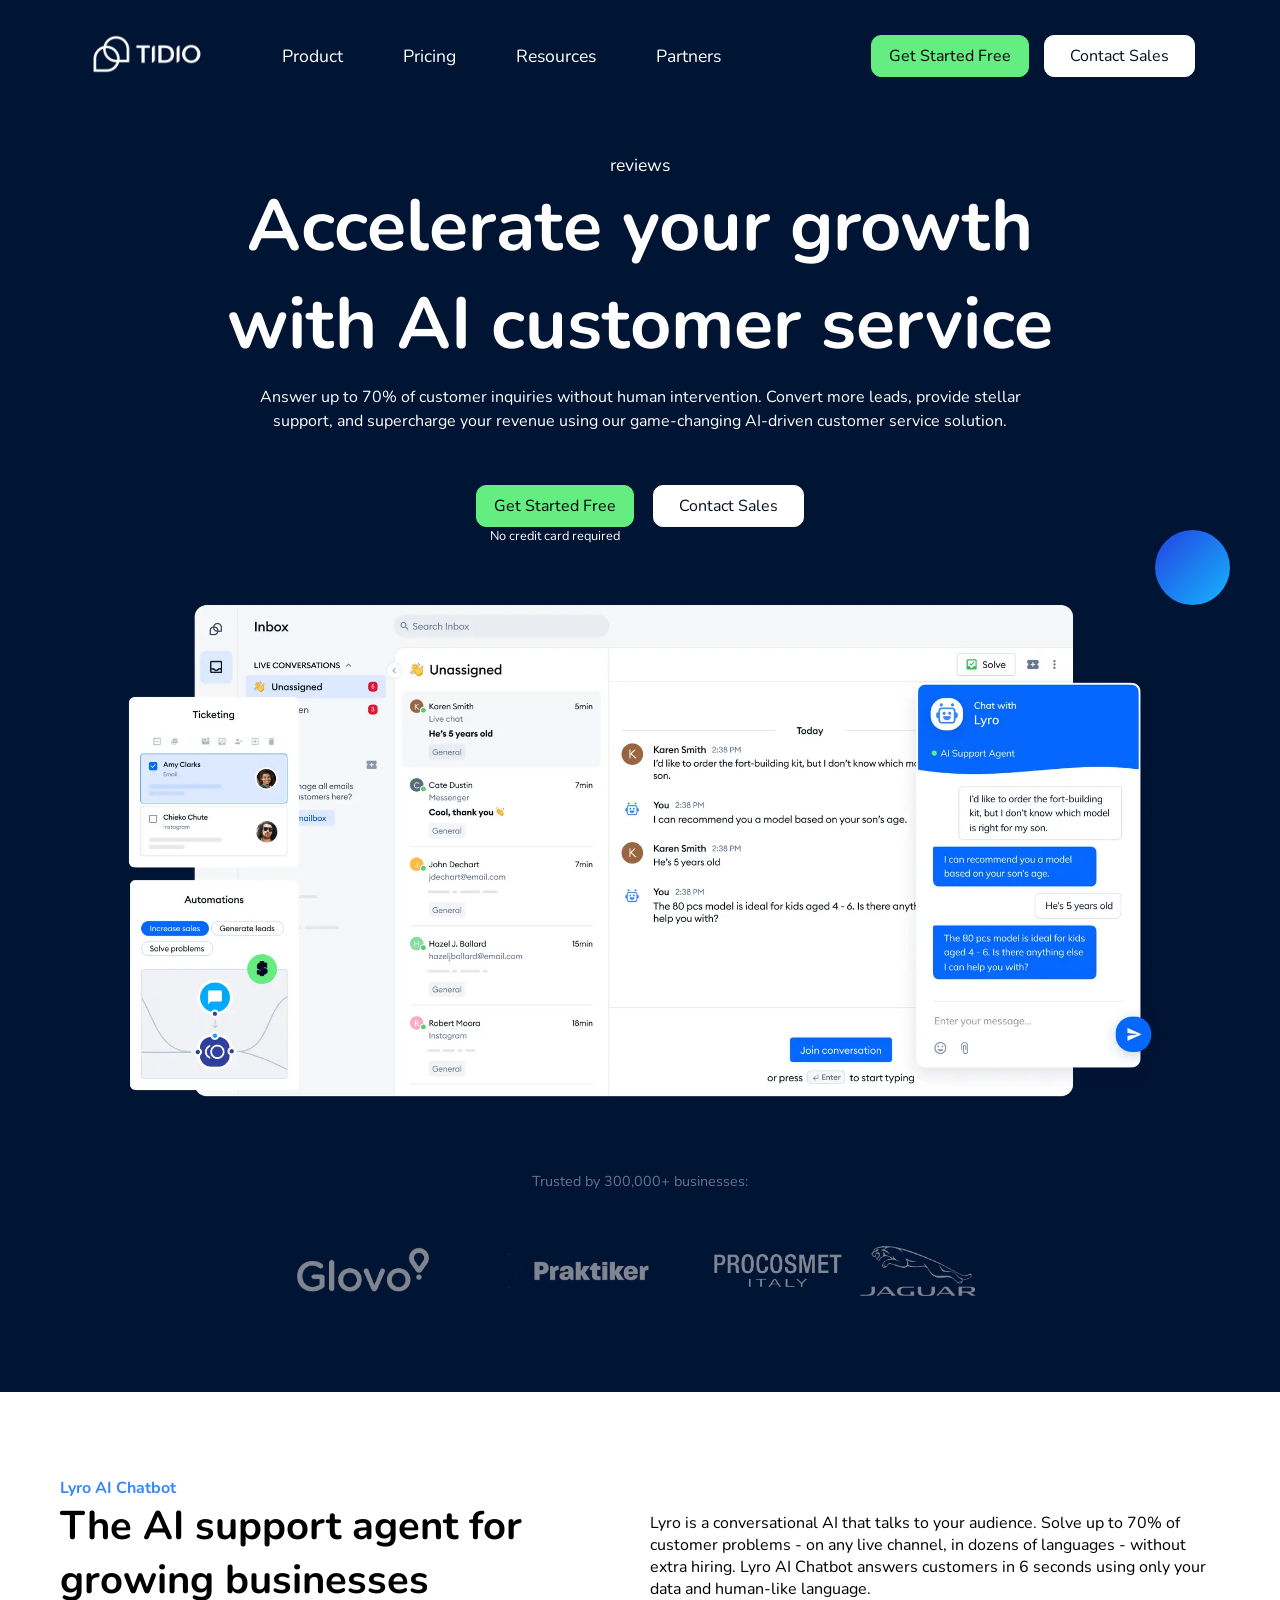
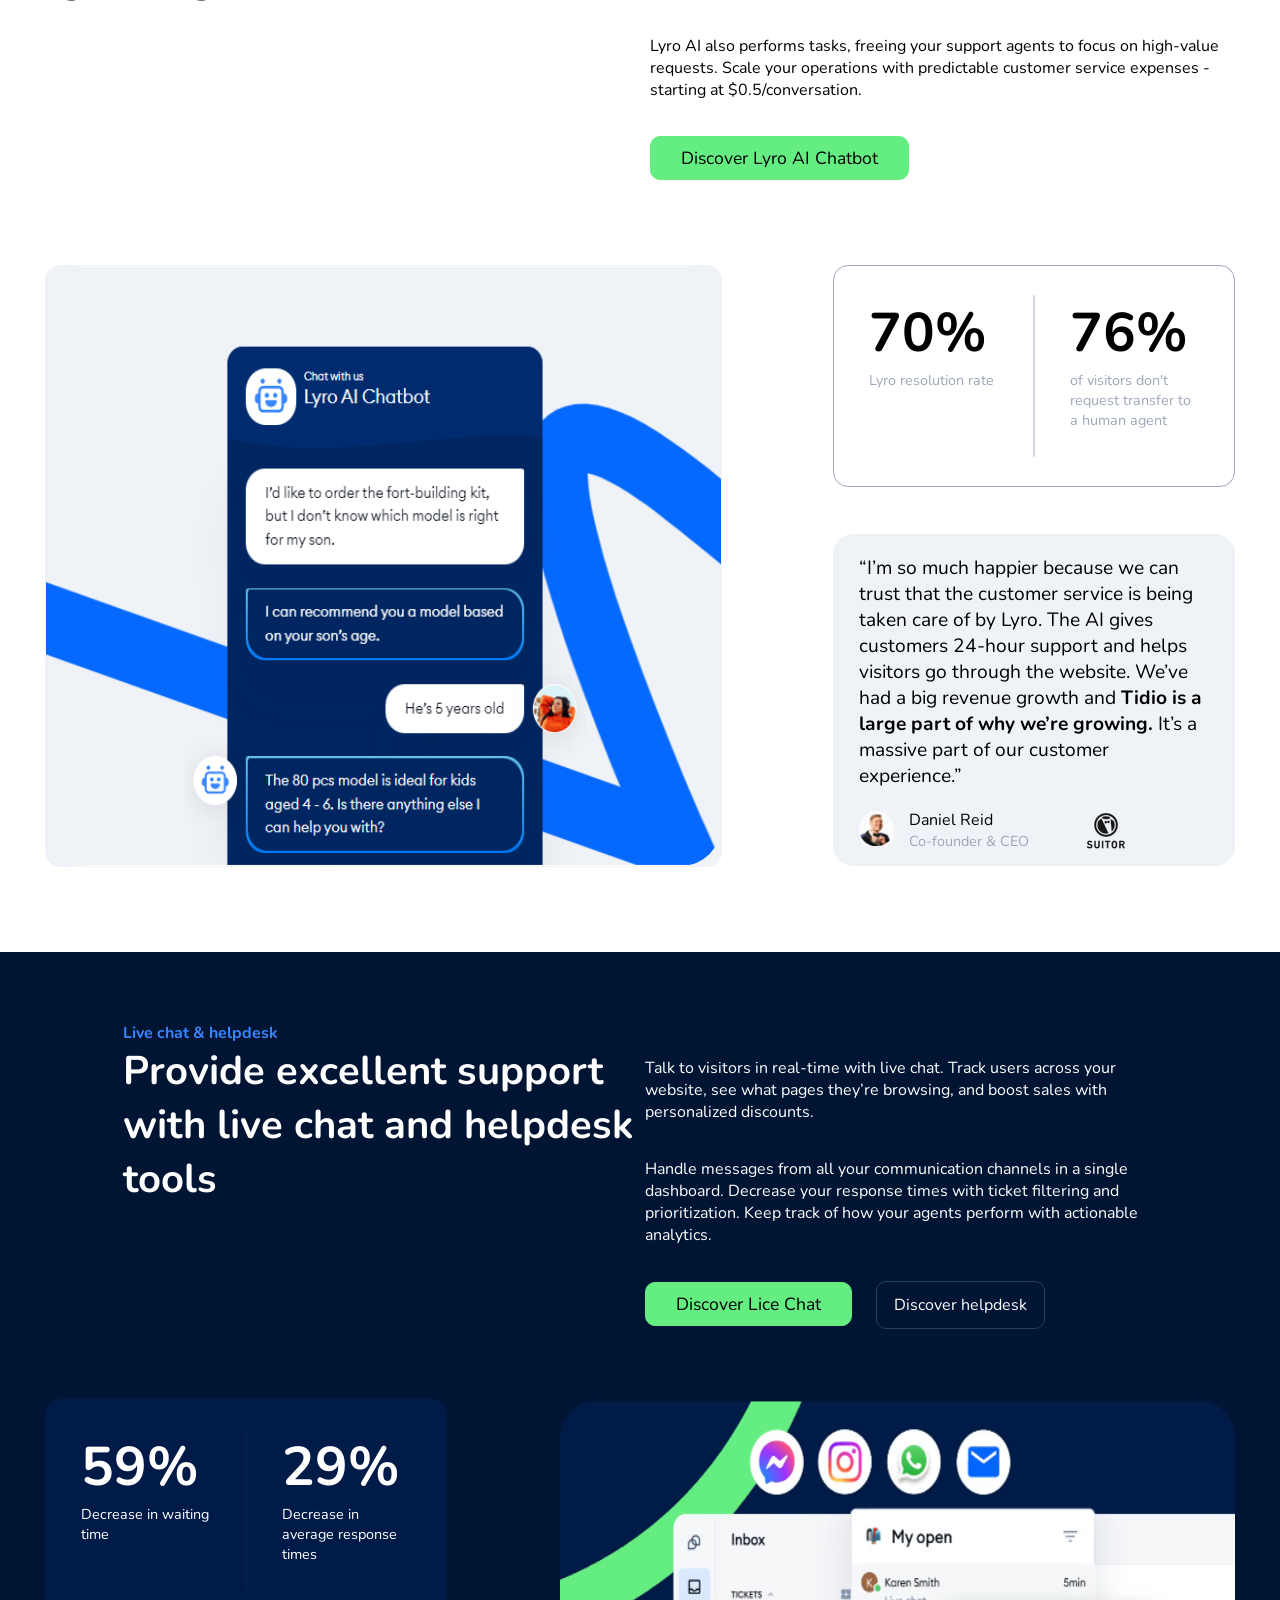
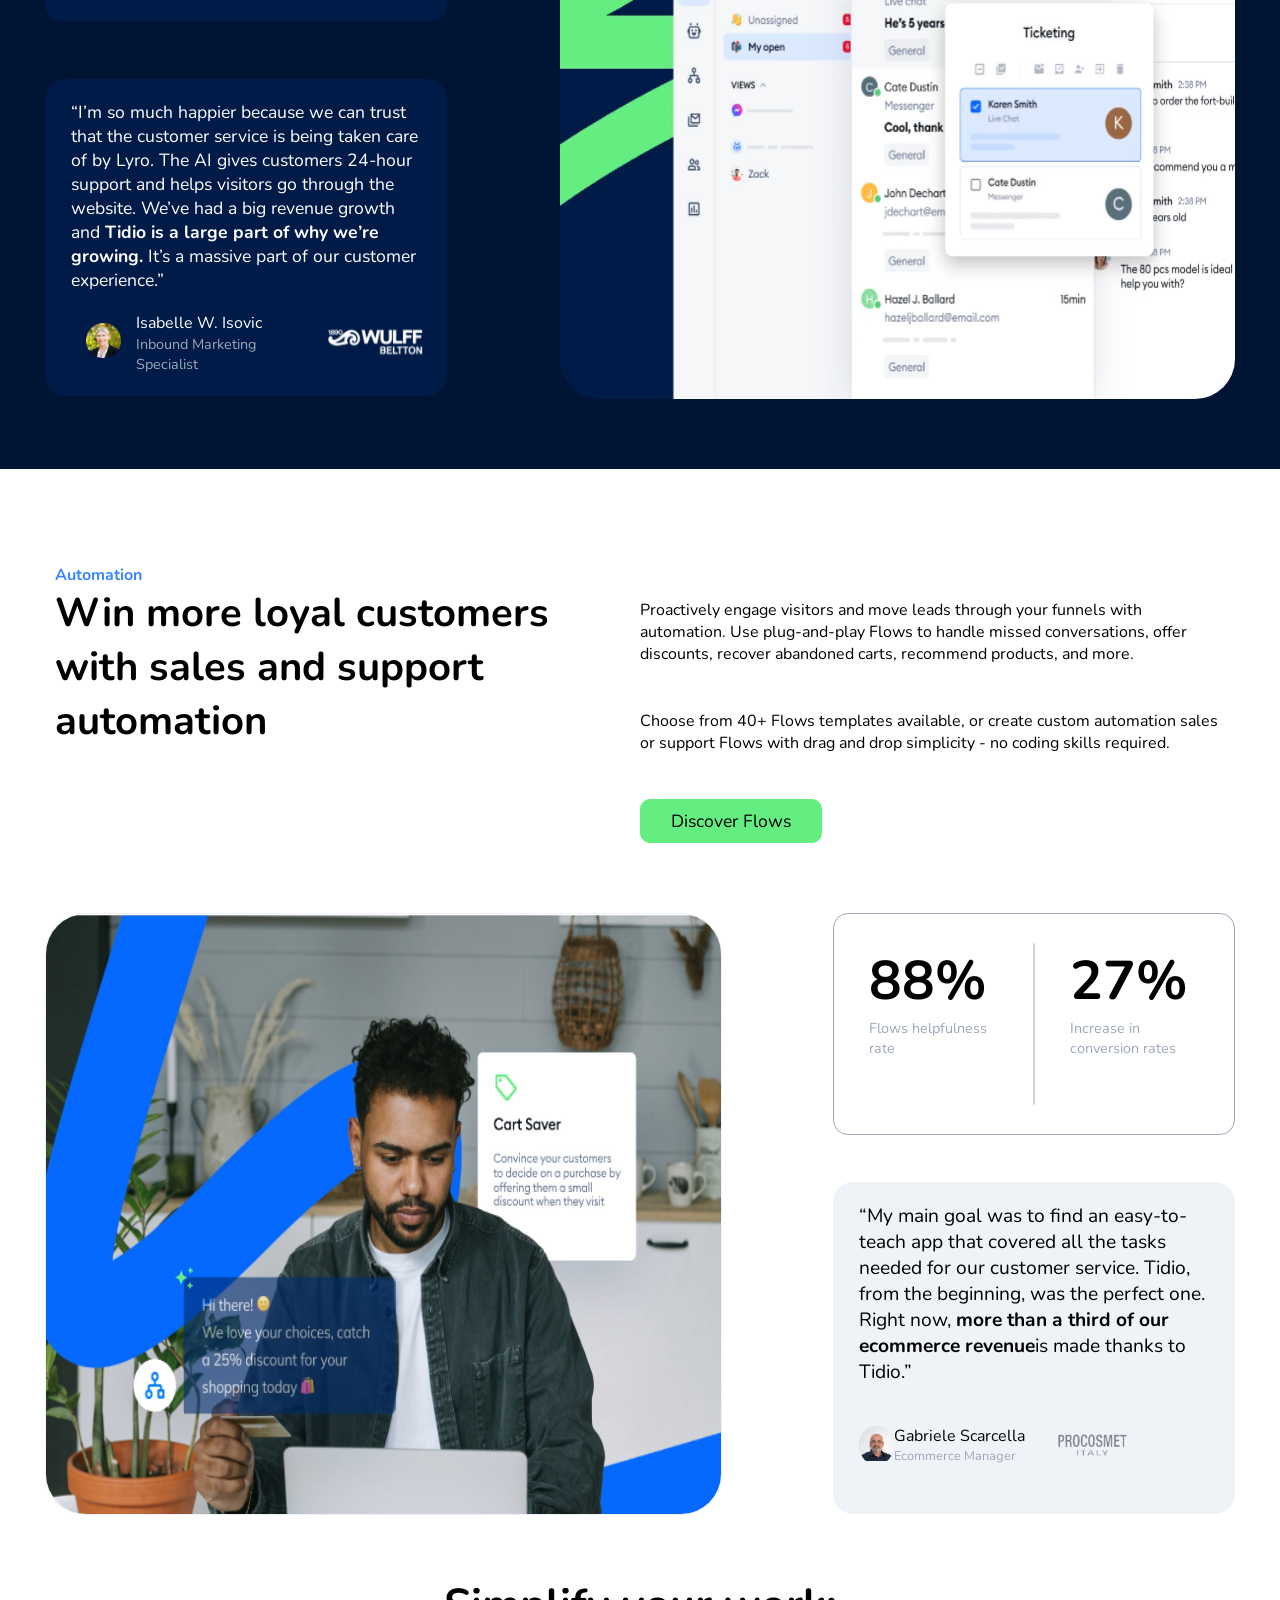
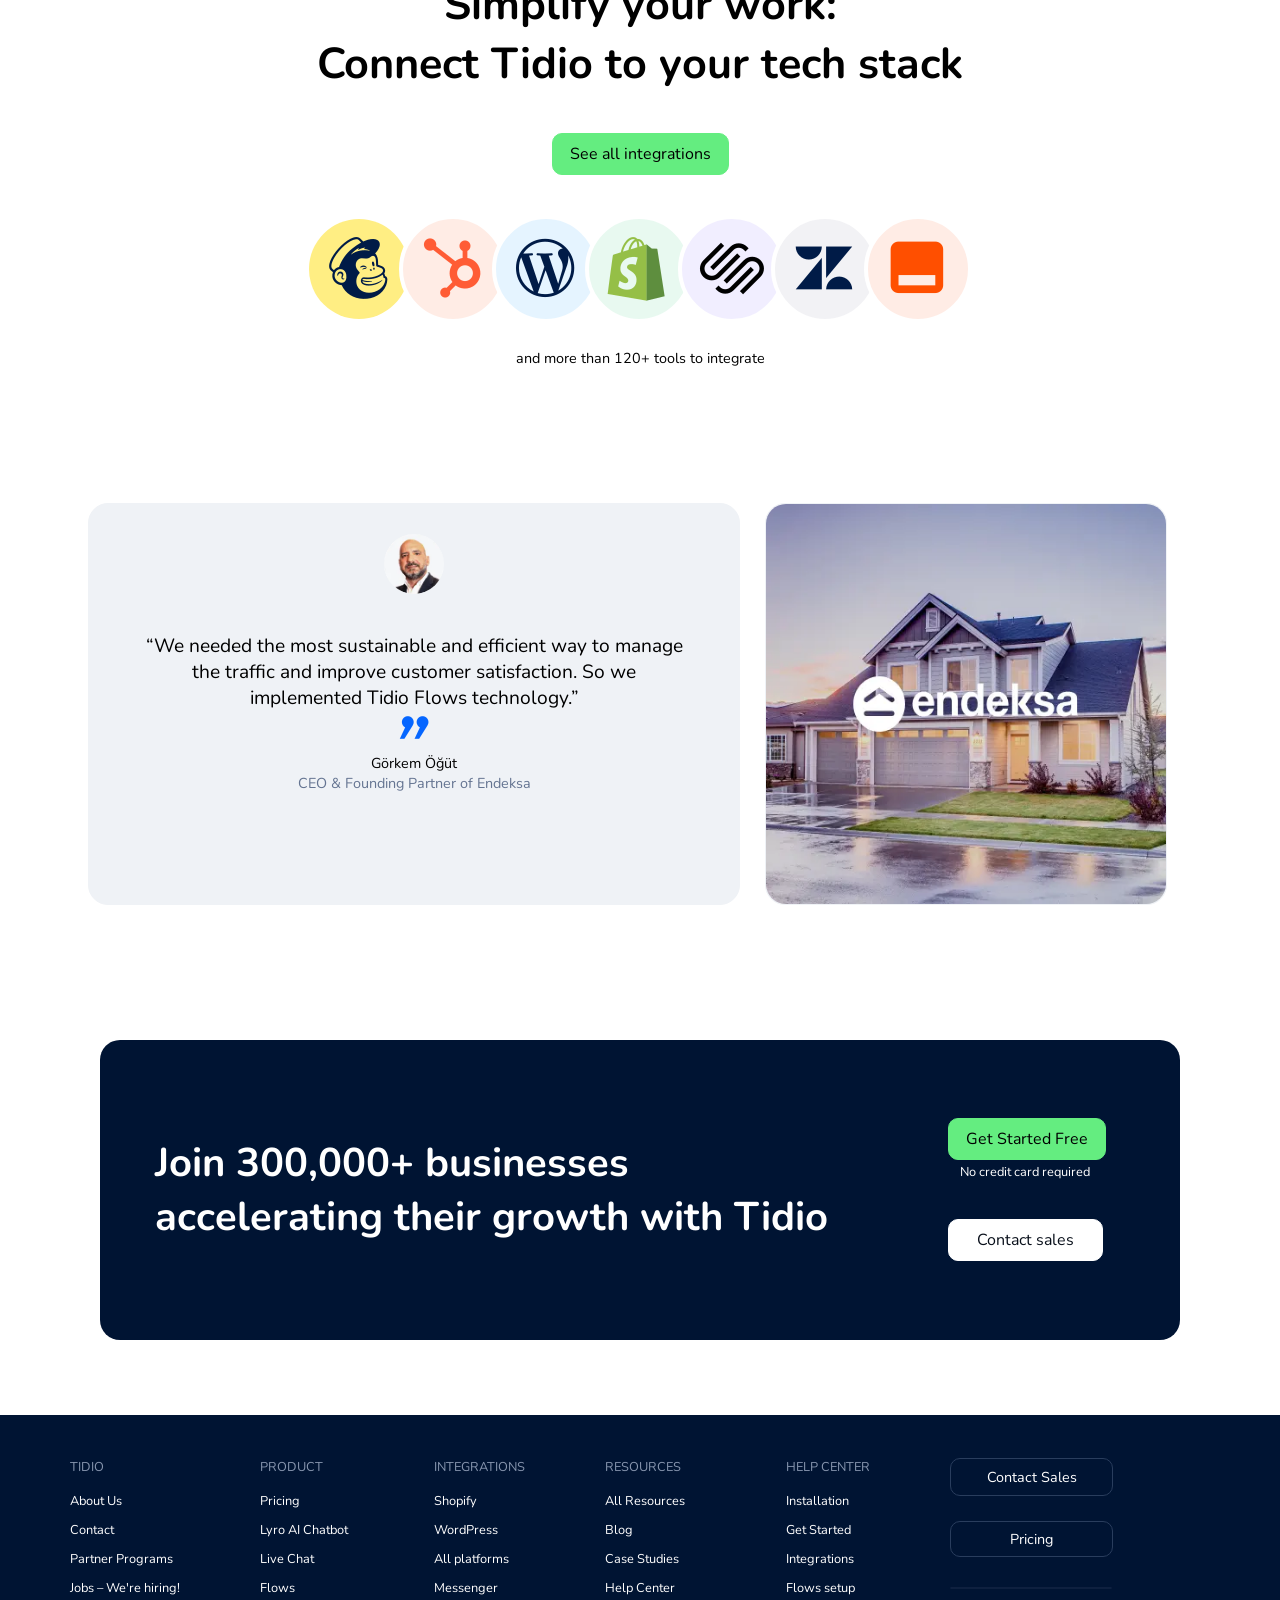
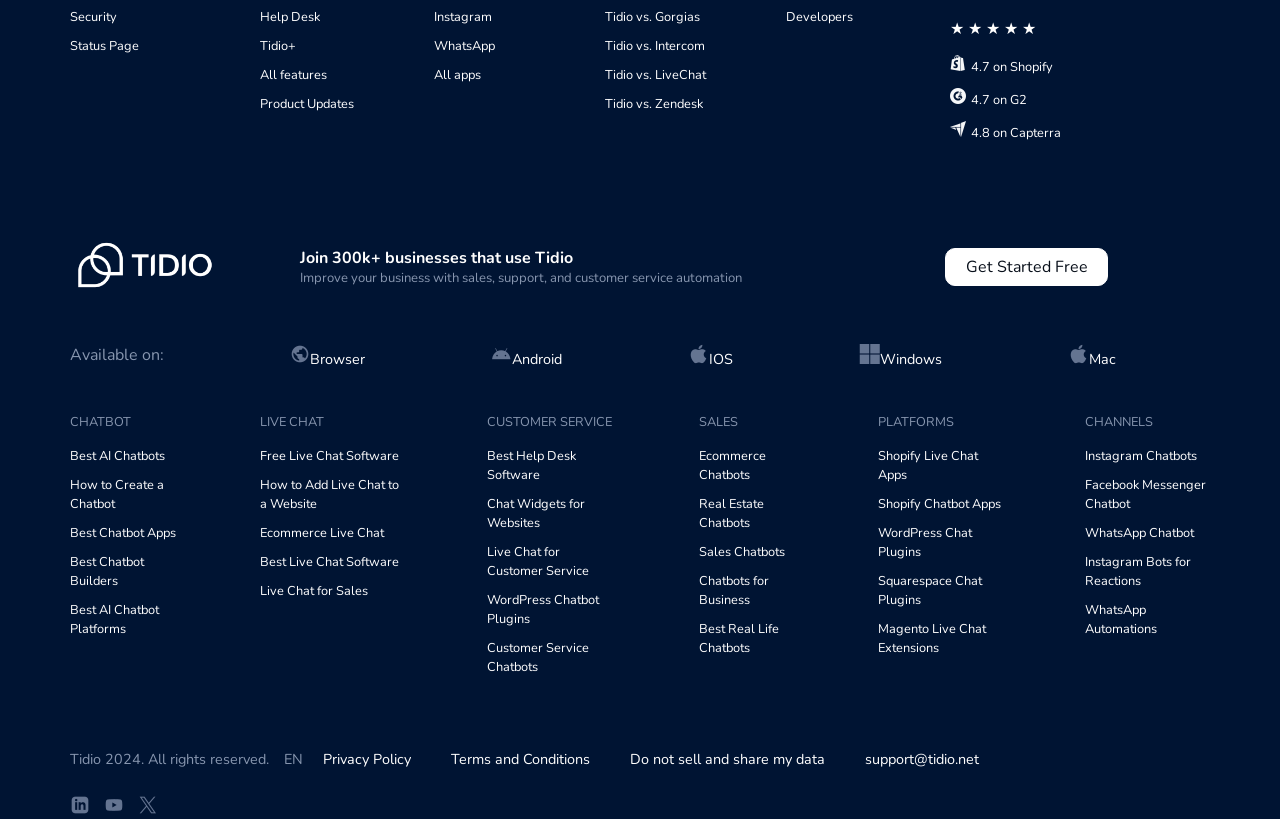
==== index.html @ fcdfff7b "version 1" ====
<!DOCTYPE html>
<html lang="en">

<head>
    <meta charset="UTF-8">
    <meta name="viewport" content="width=device-width, initial-scale=1.0">
    <title>Document</title>
    <link rel="stylesheet" href="Css\style.css">
    <link rel="preconnect" href="https://fonts.googleapis.com">
    <link rel="preconnect" href="https://fonts.gstatic.com" crossorigin>
    <link href="https://fonts.googleapis.com/css2?family=Nunito:ital,wght@0,200..1000;1,200..1000&display=swap"
        rel="stylesheet">
    
</head>

<body>
    <section class="sec">
        <!-- <div class="login">Log in</div> -->
        <nav class="center" id="navbar">
                <div id="logo">
                    <img src="Css/logo.png" alt="tidio.com">
                </div>
                <ul>
                    <li class="items"><a href="">Product</a></li>
                    <li class="items"><a href="">Pricing</a></li>
                    <li class="items"><a href="">Resources</a></li>
                    <li class="items"><a href="">Partners</a></li>
                </ul>
                <button class="btn1">Get Started Free</button>
                <button class="btn2">Contact Sales</button>
            </nav>
    </section>
    <section class="sec1">
        <p class="rev center">reviews</p>
        <div>
            <h2 class="h-secondary center">Accelerate your growth with AI customer service</h2>
            <p class="h-primary center">
                Answer up to 70% of customer inquiries without human intervention. Convert more
                leads, provide stellar support, and supercharge your revenue using our game-changing AI-driven customer
                service solution.
            </p>
        </div>
        <div class="center but">
            <button class="btn3 center">Get Started Free</button>
            <button class="btn4 center">Contact Sales</button>
            <p class="no">No credit card required</p>
        </div>
        <div class="desktop center">
            <img src="Css/desktop-2.webp" alt=":(" id="desktop-2">
            <div class="client center">
                <p id="buis">Trusted by 300,000+ businesses:</p>
                <div class="logo center">
                    <div id="logo-box1"><img src="Css/logo1.png" alt=""></div>
                    <div id="logo-box2"><img src="Css/logo2.png" alt=""></div>
                    <div id="logo-box1"><img src="Css/logo3.png" alt=""></div>
                    <div id="logo-box1"><img src="Css/logo4.png" alt=""></div>
                </div>
            </div>
        </div>
        </section>
    <section>
        <div class="sec2">
            <div class="item">
                <h5>Lyro AI Chatbot</h5>
                <h2>The AI support agent for growing businesses</h2>
            </div>
            <div class="item2">
                <p>
                    Lyro is a conversational AI that talks to your audience. Solve up to 70% of customer problems - on
                    any live channel, in dozens of languages - without extra hiring. Lyro AI Chatbot answers customers
                    in 6 seconds using only your data and human-like language.
                </p>
                <p>
                    Lyro AI also performs tasks, freeing your support agents to focus on high-value requests. Scale your
                    operations with predictable customer service expenses - starting at $0.5/conversation.
                </p>
                <div class="centere">
                    <button class="btn5">Discover Lyro AI Chatbot</button>
                </div>
            </div>
        </div>
    </section>
    <section>
        <div class="sec3">
            <div id="box1" class="center"><img src="Css/img.png" alt=""></div>
            <div id="box2">
                    <div id="par1" class="centere">
                        <div>
                            <h2>70%</h2>
                            <p>Lyro resolution rate</p>
                        </div>
                    </div>
                    <div id="line" class="center"></div>
                    <div id="par2" class="centere">
                        <div>
                            <h2 class="centere">76%</h2>
                            <p>of visitors don't request transfer to a human agent</p>
                        </div>
                    </div>
            </div>
            <div id="box3">
                <p>
                    “I’m so much happier because we can trust that the customer service is being taken care of by Lyro.
                    The AI gives customers 24-hour support and helps visitors go through the website. We’ve had a big
                    revenue growth and <b>Tidio is a large part of why we’re growing.</b> It’s a massive part of our
                    customer
                    experience.”
                </p>
                <div class="content2">
                        <div class="circle">
                            <img src="Css/daniel-reid.webp" alt="">
                        </div>
                        <div class="nam">
                            <p1>Daniel Reid</p1>
                            <p2>Co-founder & CEO</p2>
                        </div>
                    <img id="suit" src="Css/suitor-icon.webp" alt="">
                </div>
            </div>
        </div>
    </section>
    <section>
        <div class="sec4">
            <div class="por1">
                <div class="item">
                    <h5>Live chat & helpdesk</h5>
                    <h2>Provide excellent support with live chat and helpdesk tools</h2>
                </div>
                <div class="item2">
                    <p>
                        Talk to visitors in real-time with live chat. Track users across your website, see what pages
                        they’re browsing, and boost sales with personalized discounts.
                    </p>
                    <p>
                        Handle messages from all your communication channels in a single dashboard. Decrease your
                        response
                        times with ticket filtering and prioritization. Keep track of how your agents perform with
                        actionable analytics.
                    </p>
                    <span class="centere">
                        <button class="btn5">Discover Lice Chat</button>
                        <button class="btn6">Discover helpdesk</button>
                    </span>
                </div>
            </div>
            <div class="por2">
                <div id="b1" class="center">
                    <div id="p1" class="centere">
                        <div>
                            <h2 class="centere">59%</h2>    
                            <p>Decrease in waiting time</p>
                        </div>
                    </div>
                    <div id="line9" class="center"></div>
                    <div id="p2" class="centere">
                        <div>
                            <h2 class="centere">29%</h2>
                            <p>Decrease in average response times</p>
                        </div>
                    </div>
                </div>
                <div id="b2">
                    <img src="Css/img2.png" alt="">
                </div>
                <div id="b3">
                    <p>
                        “I’m so much happier because we can trust that the customer service is being taken care of by
                        Lyro.
                        The AI gives customers 24-hour support and helps visitors go through the website. We’ve had a
                        big
                        revenue growth and <b>Tidio is a large part of why we’re growing.</b> It’s a massive part of our
                        customer
                        experience.”
                    </p>
                    <div class="cont">
                        <div class="circ">
                            <img src="Css/isabelle-isovic.webp" alt="">
                        </div>
                        <div class="nam2">
                            <p1>Isabelle W. Isovic</p1>
                            <p2>Inbound Marketing
                                <br>Specialist
                            </p2>
                        </div>
                        <img id="sut" src="Css/wolf.png" alt="">
                    </div>
                </div>
            </div>
        </div>
    </section>
    <section>
        <div class="sec5">
            <div class="item">
                <h5>Automation</h5>
                <h2>Win more loyal customers with sales and support automation</h2>
            </div>
            <div class="item2">
                <p>
                    Proactively engage visitors and move leads through your funnels with automation. Use plug-and-play
                    Flows to handle missed conversations, offer discounts, recover abandoned carts, recommend products,
                    and more.
                </p>
                <p>
                    Choose from 40+ Flows templates available, or create custom automation sales or support Flows with
                    drag and drop simplicity - no coding skills required.
                </p>
                <span class="centere">
                    <button class="btn5">Discover Flows</button>
                </span>
            </div>
        </div>
    </section>

    <section>
        <div class="sec6">
            <div id="bo1" class="center">
                <img src="Css/img3.png" alt="">
            </div>
            <div id="bo2">
                <div id="par1">
                    <h2 class="centere">88%</h2>
                    <p class="centere">Flows helpfulness rate</p>
                </div>
                <div id="line" class="center"></div>
                <div id="par2">
                    <h2 class="centere">27%</h2>
                    <p class="centere">Increase in conversion rates</p>
                </div>
            </div>
            <div id="bo3">
                <p>
                    “My main goal was to find an easy-to-teach app that covered all the tasks needed for our customer
                    service. Tidio, from the beginning, was the perfect one. Right now, <b>more than a third of our
                        ecommerce revenue</b>is made thanks to Tidio.”
                </p>
                <div class="content3">
                    <div class="circle2">
                        <img src="Css/gabriele-scarcella.webp" alt="">
                    </div>
                    <div class="naam">
                        <p1>Gabriele Scarcella</p1>
                        <p2>Ecommerce Manager</p2>
                    </div>
                    <img id="proc" src="Css/logo3.png" alt="">
                </div>
            </div>
        </div>
    </section>

    <section>
        <div class="sec7">
            <div class="head">
                <h1>Simplify your work:</h1>
                <h1>Connect Tidio to your tech stack</h1>
            </div>
            <button class="btn7">See all integrations</button>
            <div class="pic">
                <div class="circle7"><img src="Css/mailchimp.png" alt=""></div>
                <div class="circle8"><img src="Css/hubspot.png" alt=""></div>
                <div class="circle9"><img src="Css/wordpress.png" alt=""></div>
                <div class="circle10"><img src="Css/shopify.png" alt=""></div>
                <div class="circle11"><img src="Css/squarespace.png" alt=""></div>
                <div class="circle12"><img src="Css/zendesk.png" alt=""></div>
                <div class="circle13"><img src="Css/zapier.png" alt=""></div>
            </div>
            <p>and more than 120+ tools to integrate</p>
        </div>
    </section>

    <section>
        <div class="sec8">
            <div class="Box1">
                <div class="pics center">
                    <img src="Css/gorkem-ogut.webp" alt="">
                </div>
                <div class="text center">
                    <p>“We needed the most sustainable and efficient way to manage the traffic and improve customer
                        satisfaction. So we implemented Tidio Flows technology.”
                    </p>
                </div>
                <div id="Q">
                    <div class="qoute center">
                        <img src="Css/quote.png" alt="">
                    </div>
                    <div class="qname center">
                        <p>Görkem Öğüt</p>
                        <p2>CEO & Founding Partner of Endeksa</p2>
                    </div>
                </div>
            </div>
            <div class="Box2">
                <img src="Css/endeksa.webp" alt="">
            </div>
        </div>
    </section>

    <section>
        <div class="sec9">
            <div class="Box3">
                <div class="con">
                    <h2>Join 300,000+ businesses <br> accelerating their growth with Tidio</h2>
                    <div class="btns">
                        <span>
                            <button class="btn8">Get Started Free</button>
                            <p>No credit card required</p>
                        </span>
                        <button class="btn9">Contact sales</button>
                    </div>
                </div>
            </div>
        </div>
    </section>

    <footer class="sec10">
        <section >
            <div class="data">
                <div class="column">
                    <ul>
                        <p>TIDIO</p>
                        <li> <a href="">About Us</a></li>
                        <li> <a href="">Contact</a></li>
                        <li> <a href="">Partner Programs</a></li>
                        <li> <a href="">Jobs – We're hiring! </a></li>
                        <li> <a href="">Security</a></li>
                        <li> <a href="">Status Page</a></li>
                    </ul>
                </div>
                <div class="column">
                    <ul>
                        <p>PRODUCT</p>
                        <li> <a href="">Pricing</a> </li>
                        <li> <a href="">Lyro AI Chatbot</a> </li>
                        <li> <a href="">Live Chat</a> </li>
                        <li> <a href="">Flows</a> </li>
                        <li> <a href="">Help Desk</a> </li>
                        <li> <a href="">Tidio+</a> </li>
                        <li> <a href="">All features</a> </li>
                        <li> <a href="">Product Updates</a> </li>
                    </ul>
                </div>
                <div class="column">
                    <ul>
                        <p>INTEGRATIONS</p>
                        <li> <a href="">Shopify</a> </li>
                        <li> <a href="">WordPress</a> </li>
                        <li> <a href="">All platforms</a> </li>
                        <li> <a href="">Messenger</a> </li>
                        <li> <a href="">Instagram</a> </li>
                        <li> <a href="">WhatsApp</a> </li>
                        <li> <a href="">All apps</a> </li>
                    </ul>
                </div>
                <div class="column">
                    <ul>
                        <p>RESOURCES</p>
                        <li> <a href="">All Resources</a> </li>
                        <li> <a href="">Blog</a> </li>
                        <li> <a href="">Case Studies</a> </li>
                        <li> <a href="">Help Center</a> </li>
                        <li> <a href="">Tidio vs. Gorgias</a> </li>
                        <li> <a href="">Tidio vs. Intercom</a> </li>
                        <li> <a href="">Tidio vs. LiveChat</a> </li>
                        <li> <a href="">Tidio vs. Zendesk</a> </li>
                    </ul>
                </div>
                <div class="column">
                    <ul>
                        <p>HELP CENTER</p>
                        <li> <a href="">Installation</a> </li>
                        <li> <a href="">Get Started</a> </li>
                        <li> <a href="">Integrations</a> </li>
                        <li> <a href="">Flows setup</a> </li>
                        <li> <a href="">Developers</a> </li>
                    </ul>
                </div>
                <div class="column">
                    <button class="btn10">Contact Sales</button>
                    <button class="btn11">Pricing</button>
                    <div class="line4"></div>
                    <div class="stars">
                        <span>★</span>
                        <span>★</span>
                        <span>★</span>
                        <span>★</span>
                        <span>★</span>
                    </div>
                    <ul class="rate">
                        <li> <img src="Css/shopify_gray.png" alt=""><a href="">4.7 on Shopify</a> </li>
                        <li> <img src="Css/G2_gray.png" alt=""><a href="">4.7 on G2</a> </li>
                        <li> <img src="Css/capterra_gray.png" alt=""><a href="">4.8 on Capterra</a> </li>
                    </ul>
                </div>
            </div>
            <!-- <div class="line5"></div> -->
        </section>

        <section>
            <div class="centere">
                <div class="data2">
                    <div class="HEAD">
                        <div><img src="Css/logo.png" alt=""></div>
                        <div class="txt">
                            <h3>Join 300k+ businesses that use Tidio</h3>
                            <p>Improve your business with sales, support, and customer service automation</p>
                        </div>
                        <div>
                            <button  class="btn12">Get Started Free</button>
                        </div>
                    </div>
                    <div class="BOTTOM">
                        <p>Available on:</p>
                        <ul>
                            <li><img src="Css/browser.png" alt=""><a href="">Browser</a></li>
                            <li><img src="Css/android.png" alt=""><a href="">Android</a></li>
                            <li><img src="Css/mac.png" alt=""><a href="">IOS</a></li>
                            <li><img src="Css/windows.png" alt=""><a href="">Windows</a></li>
                            <li><img src="Css/mac (1).png" alt=""><a href="">Mac</a></li>
                        </ul>
                    </div>
                </div>
            </div>
            
            <!-- <div class="line6 container"></div> -->
        </section>
    <section class="grid">
        <section>
            <div class="data">
                <div class="column">
                    <ul>
                        <p>CHATBOT</p>
                        <li> <a href="">Best AI Chatbots</a></li>
                        <li> <a href="">How to Create a Chatbot</a></li>
                        <li> <a href="">Best Chatbot Apps</a></li>
                        <li> <a href="">Best Chatbot Builders </a></li>
                        <li> <a href="">Best AI Chatbot Platforms</a></li>
                    </ul>
                </div>
                <div class="column">
                    <ul>
                        <p>LIVE CHAT</p>
                        <li> <a href="">Free Live Chat Software</a> </li>
                        <li> <a href="">How to Add Live Chat to a Website</a> </li>
                        <li> <a href="">Ecommerce Live Chat</a> </li>
                        <li> <a href="">Best Live Chat Software</a> </li>
                        <li> <a href="">Live Chat for Sales</a> </li>
                    </ul>
                </div>
                <div class="column">
                    <ul>
                        <p>CUSTOMER SERVICE</p>
                        <li> <a href="">Best Help Desk Software</a> </li>
                        <li> <a href="">Chat Widgets for Websites</a> </li>
                        <li> <a href="">Live Chat for Customer Service</a> </li>
                        <li> <a href="">WordPress Chatbot Plugins</a> </li>
                        <li> <a href="">Customer Service Chatbots</a> </li>
                    </ul>
                </div>
                <div class="column">
                    <ul>
                        <p>SALES</p>
                        <li> <a href="">Ecommerce Chatbots</a> </li>
                        <li> <a href="">Real Estate Chatbots</a> </li>
                        <li> <a href="">Sales Chatbots</a> </li>
                        <li> <a href="">Chatbots for Business</a> </li>
                        <li> <a href="">Best Real Life Chatbots</a> </li>
                    </ul>
                </div>
                <div class="column">
                    <ul>
                        <p>PLATFORMS</p>
                        <li> <a href="">Shopify Live Chat Apps</a> </li>
                        <li> <a href="">Shopify Chatbot Apps</a> </li>
                        <li> <a href="">WordPress Chat Plugins</a> </li>
                        <li> <a href="">Squarespace Chat Plugins</a> </li>
                        <li> <a href="">Magento Live Chat Extensions</a> </li>
                    </ul>
                </div>
                <div class="column">
                    <ul>
                        <p>CHANNELS</p>
                        <li> <a href="">Instagram Chatbots</a> </li>
                        <li> <a href="">Facebook Messenger Chatbot</a> </li>
                        <li> <a href="">WhatsApp Chatbot</a> </li>
                        <li> <a href="">Instagram Bots for Reactions</a> </li>
                        <li> <a href="">WhatsApp Automations</a> </li>
                    </ul>
                </div>
            </div>
            <!-- <div class="line7 container"></div> -->
        </section>

        <section>
            <div class="data4">
                <div class="Head">
                    <p>Tidio 2024. All rights reserved.</p>
                    <p7 class="lang">EN</p7>
                    <li><a href="">Privacy Policy</a></li>
                    <li><a href="">Terms and Conditions</a></li>
                    <li><a href="">Do not sell and share my data</a></li> 
                    <li><a href="">support@tidio.net</a></li> 
                </div>
                <div class="logos">
                    <img src="Css/linkedin.png" alt="">
                    <img src="Css/youtube.png" alt="">
                    <img src="Css/twitter.png" alt="">
                </div>
            </div>
        </section>
    </section>
    </footer>

    <div class="tidio"></div>
</body>
</html>
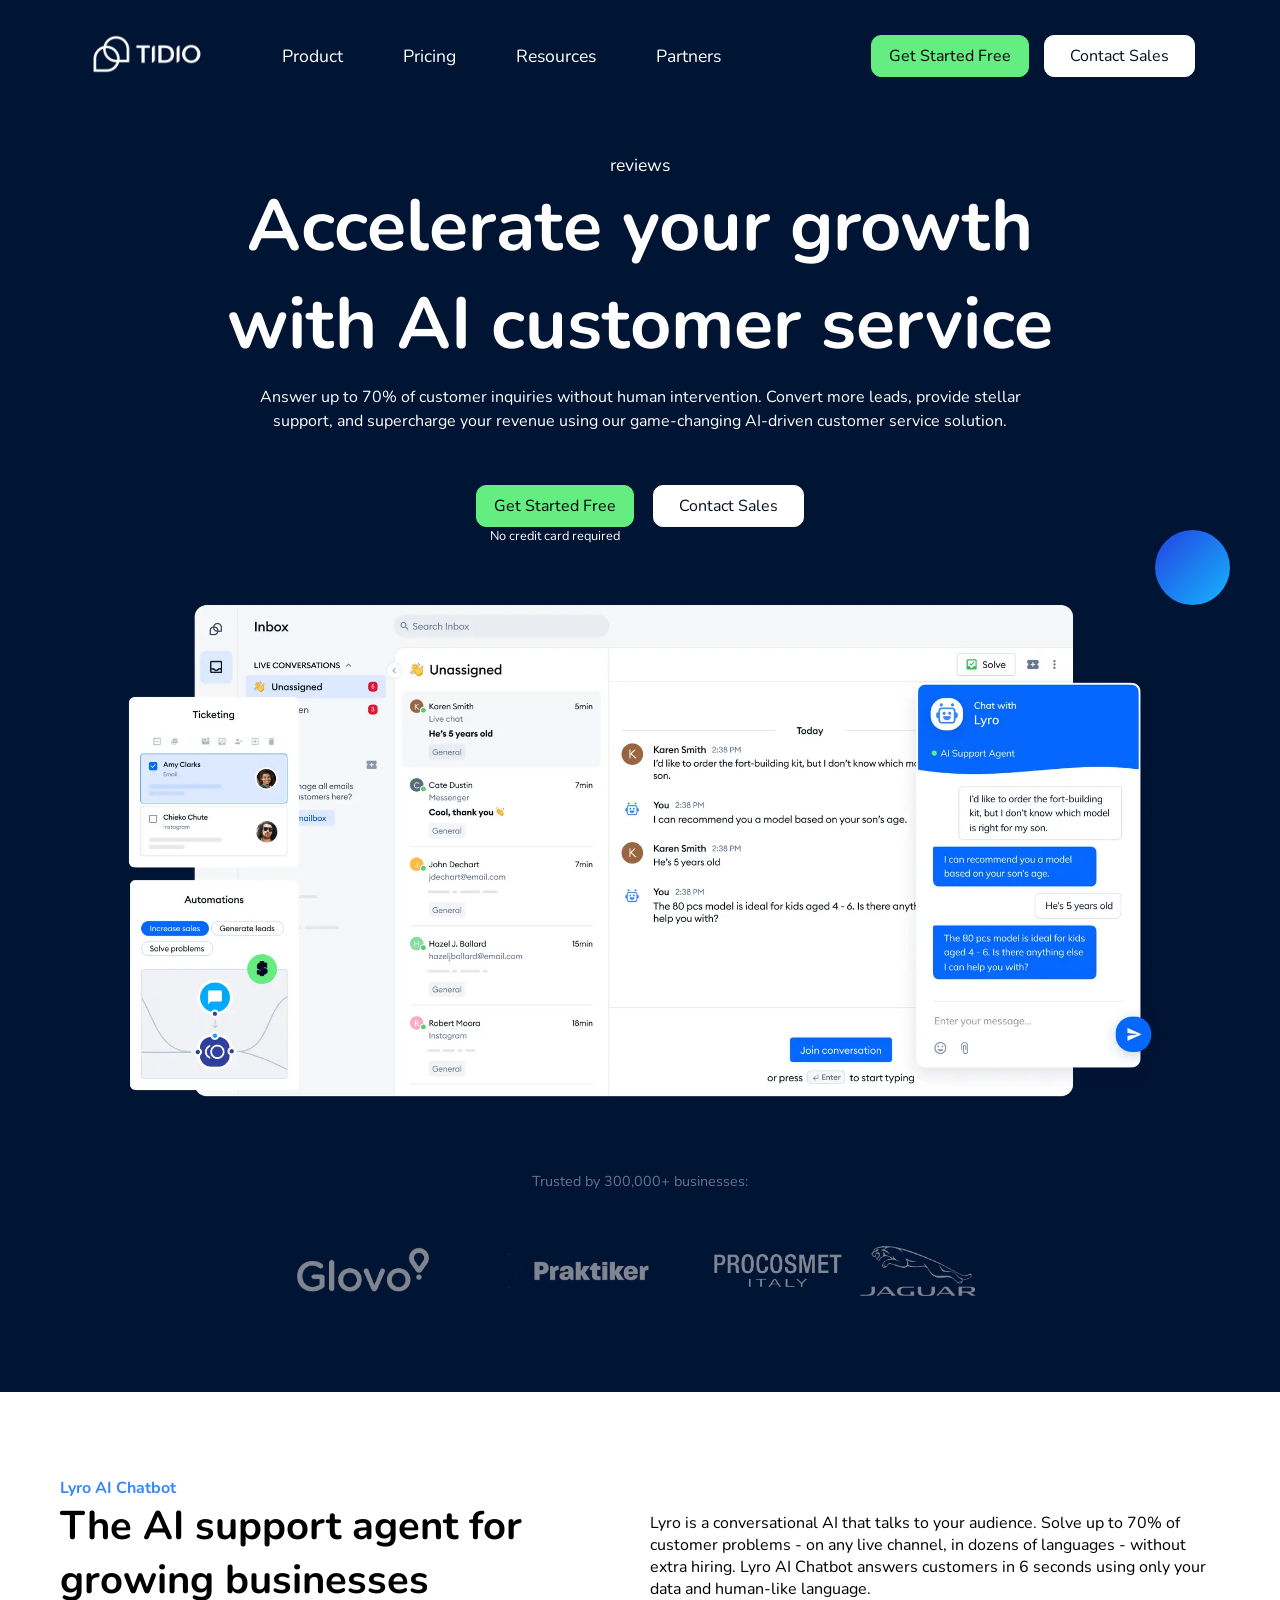
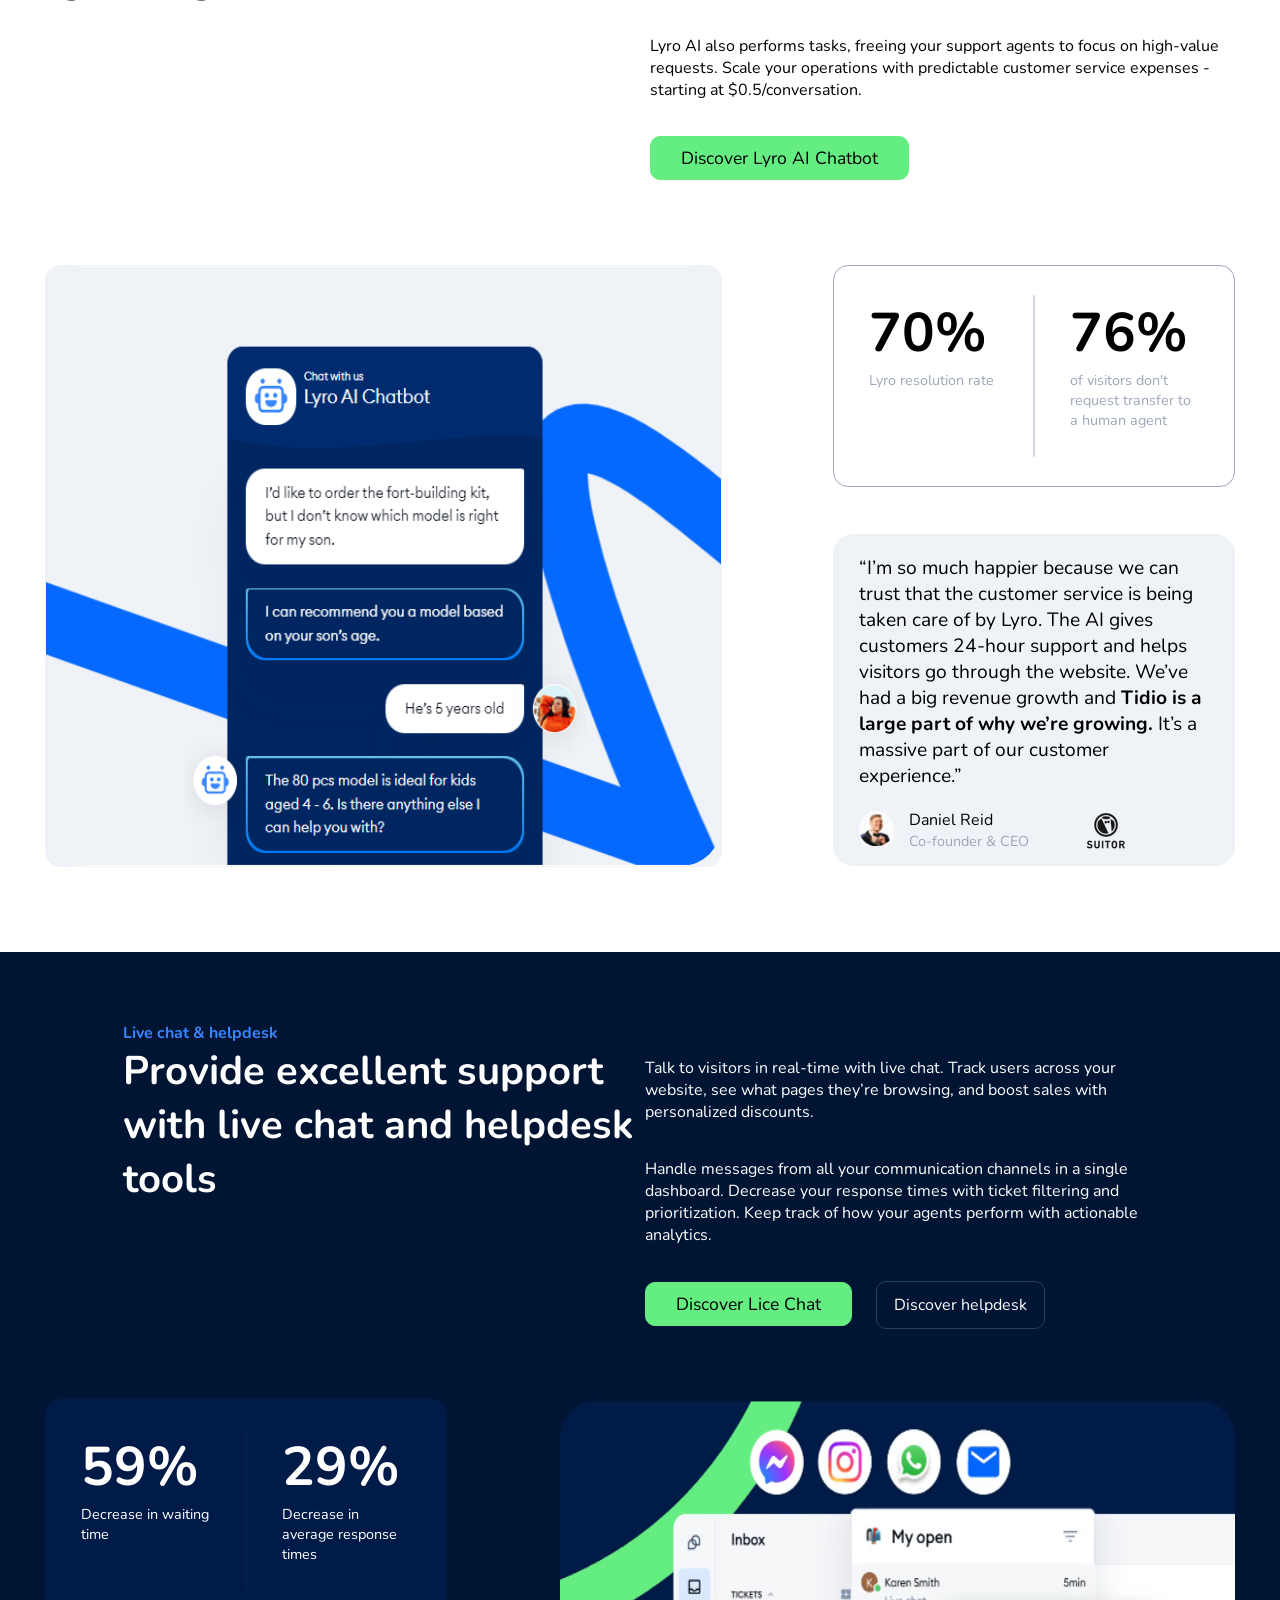
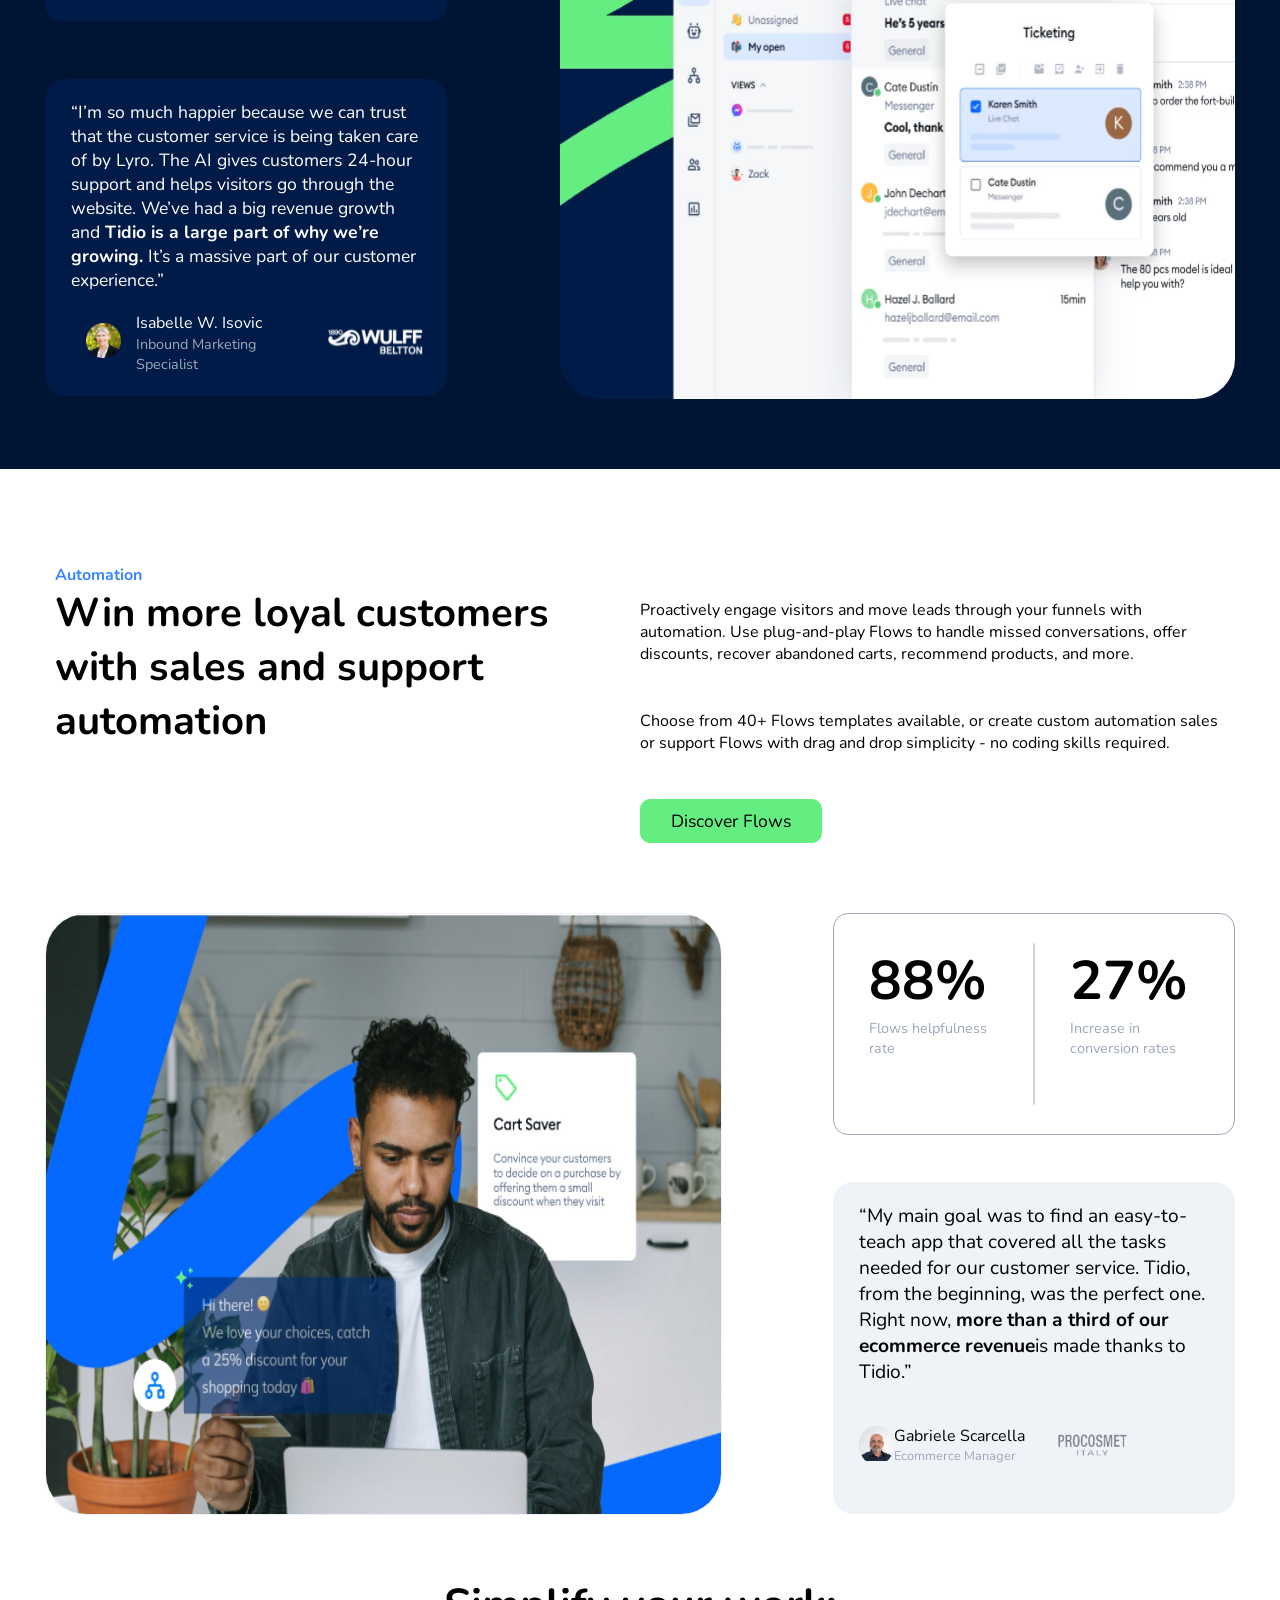
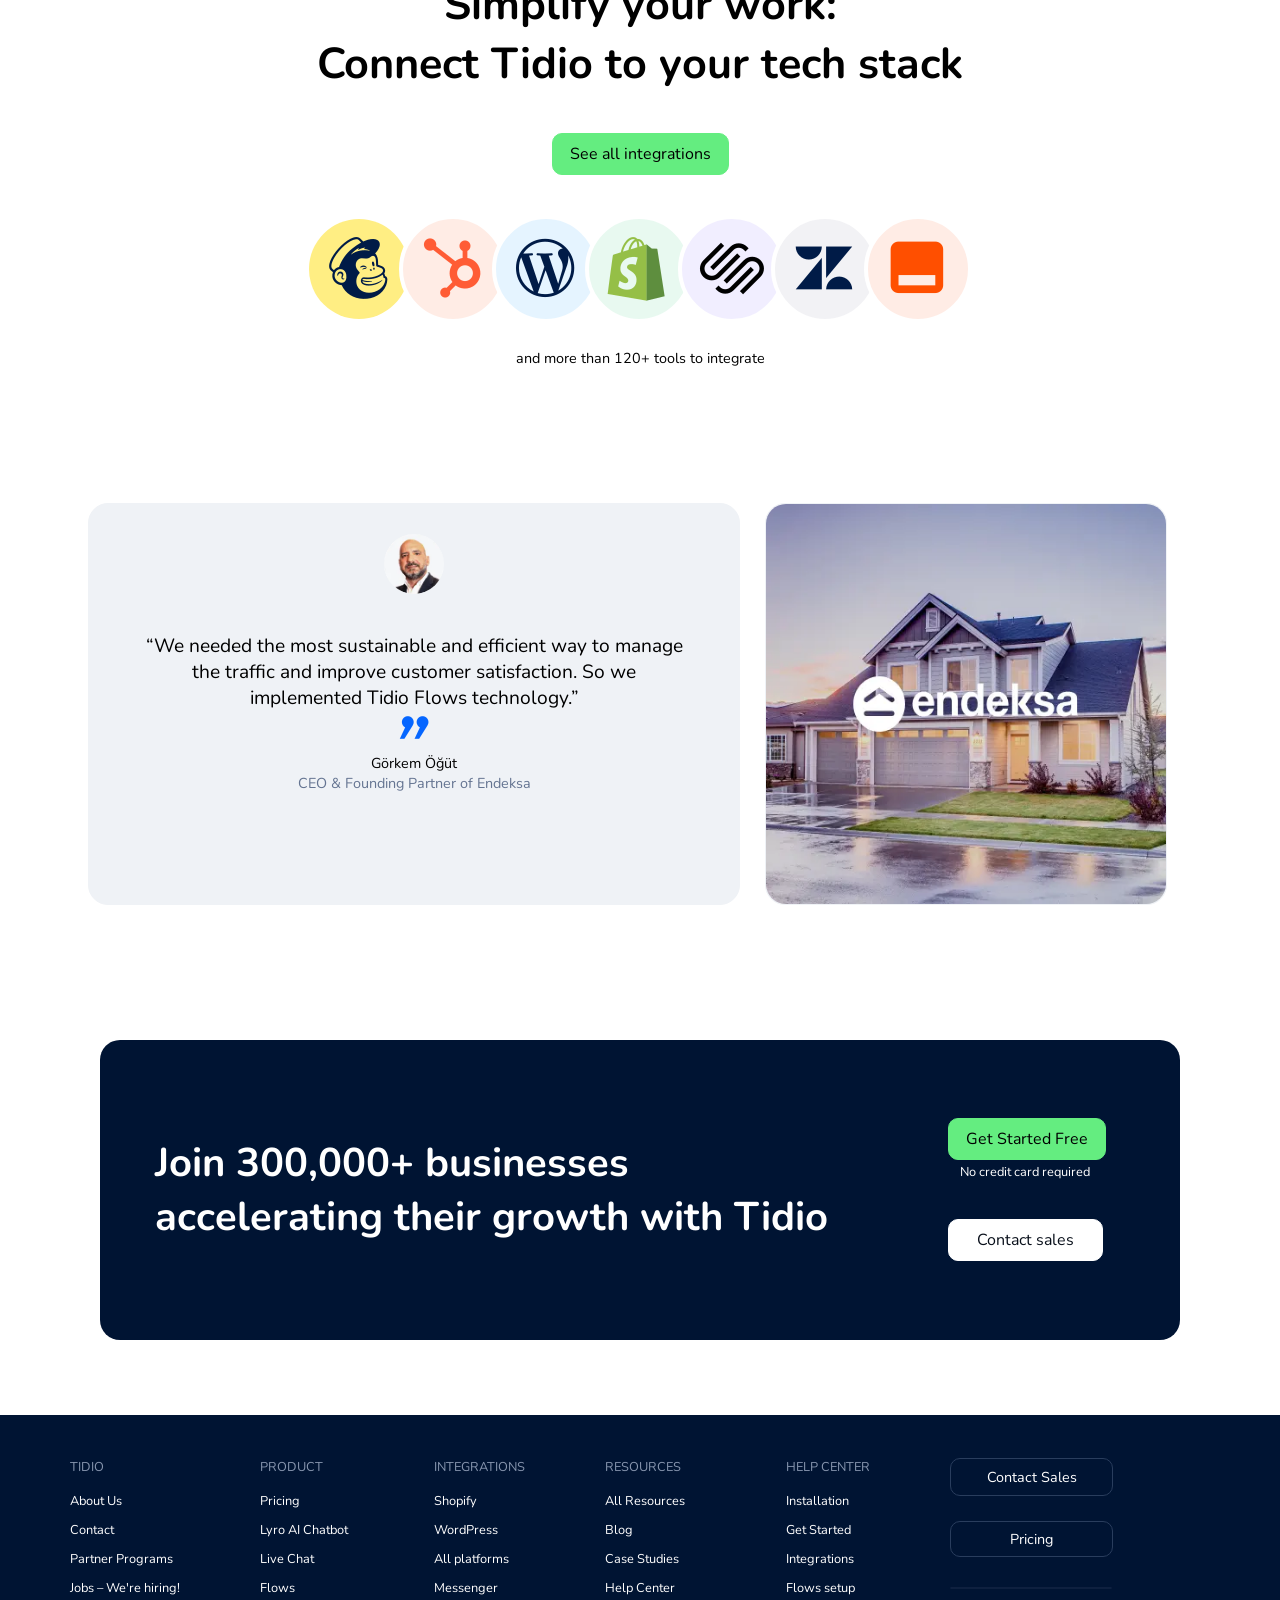
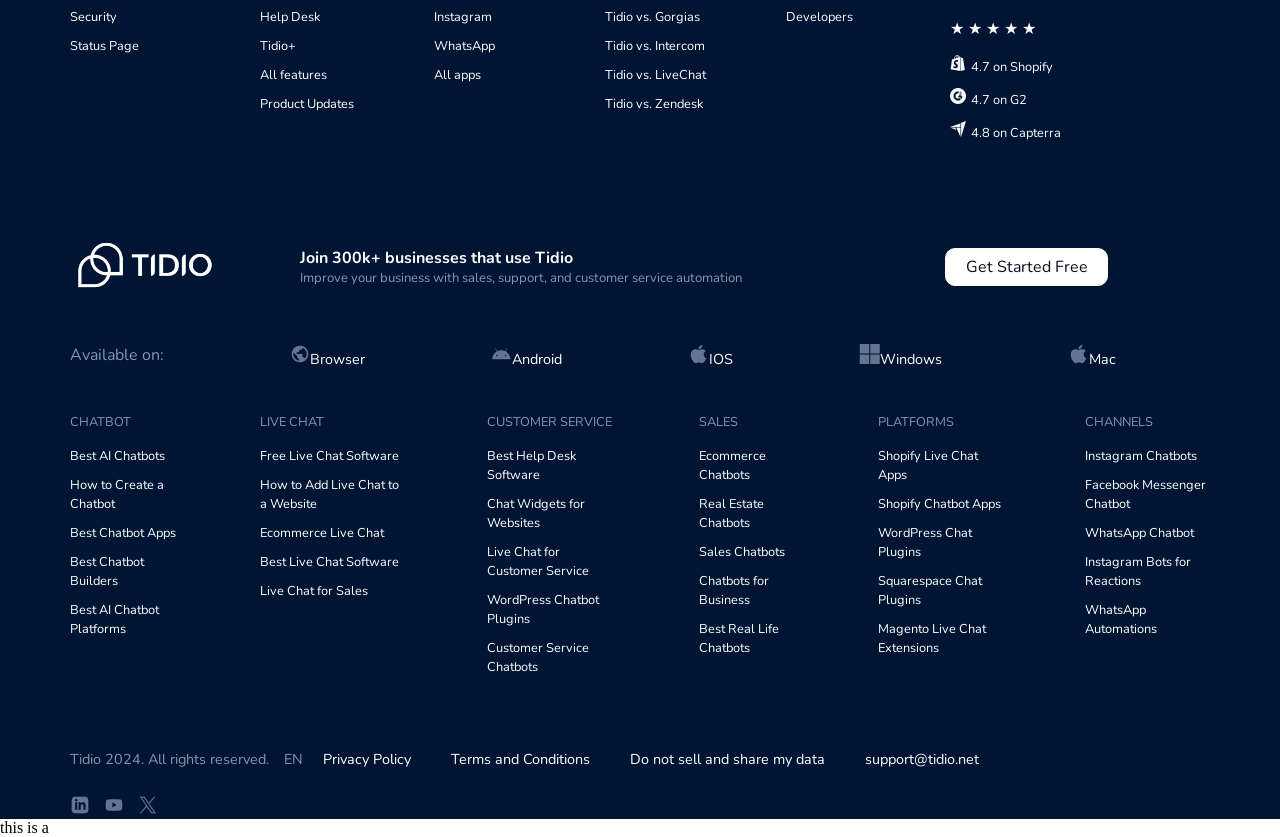
==== commit baa3e0b0: "version 2" ====
--- a/index.html
+++ b/index.html
@@ -510,5 +510,6 @@
     </footer>
 
     <div class="tidio"></div>
+    <div>this is a <div></div></div>
 </body>
 </html>
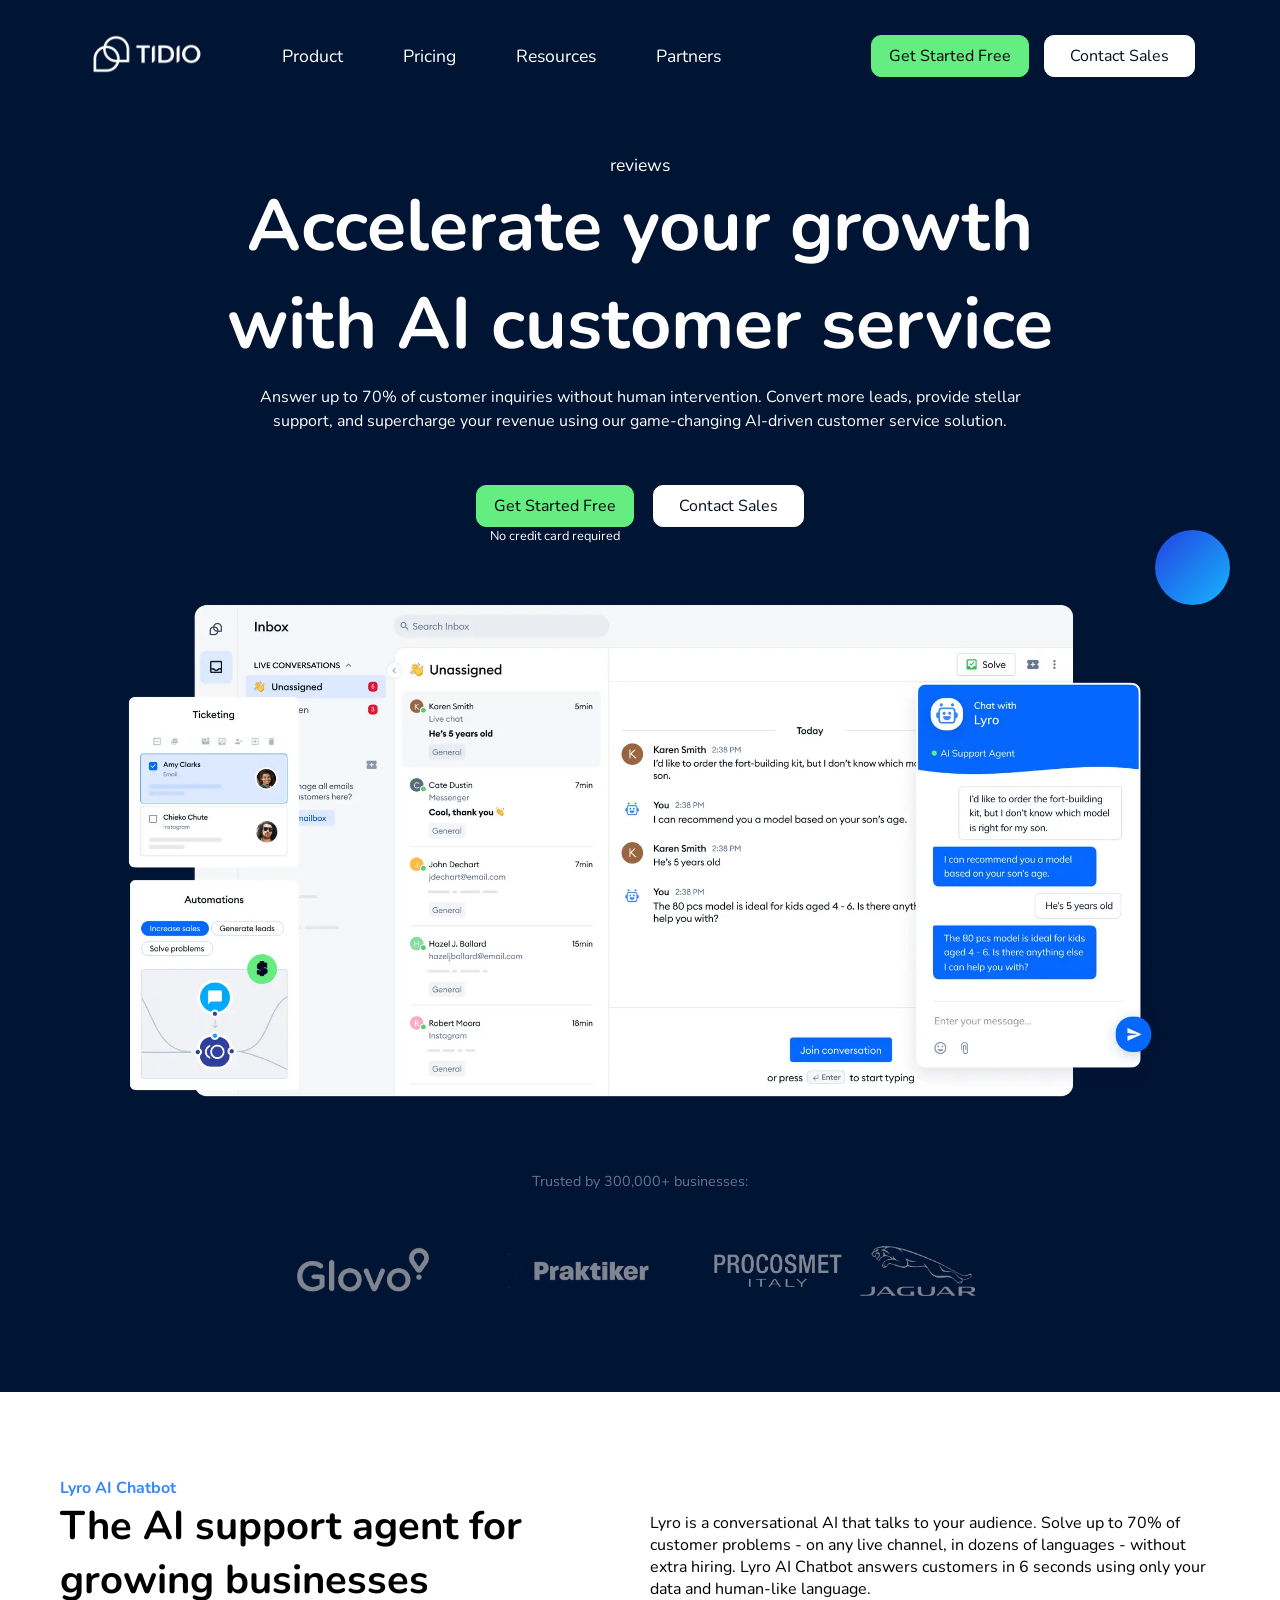
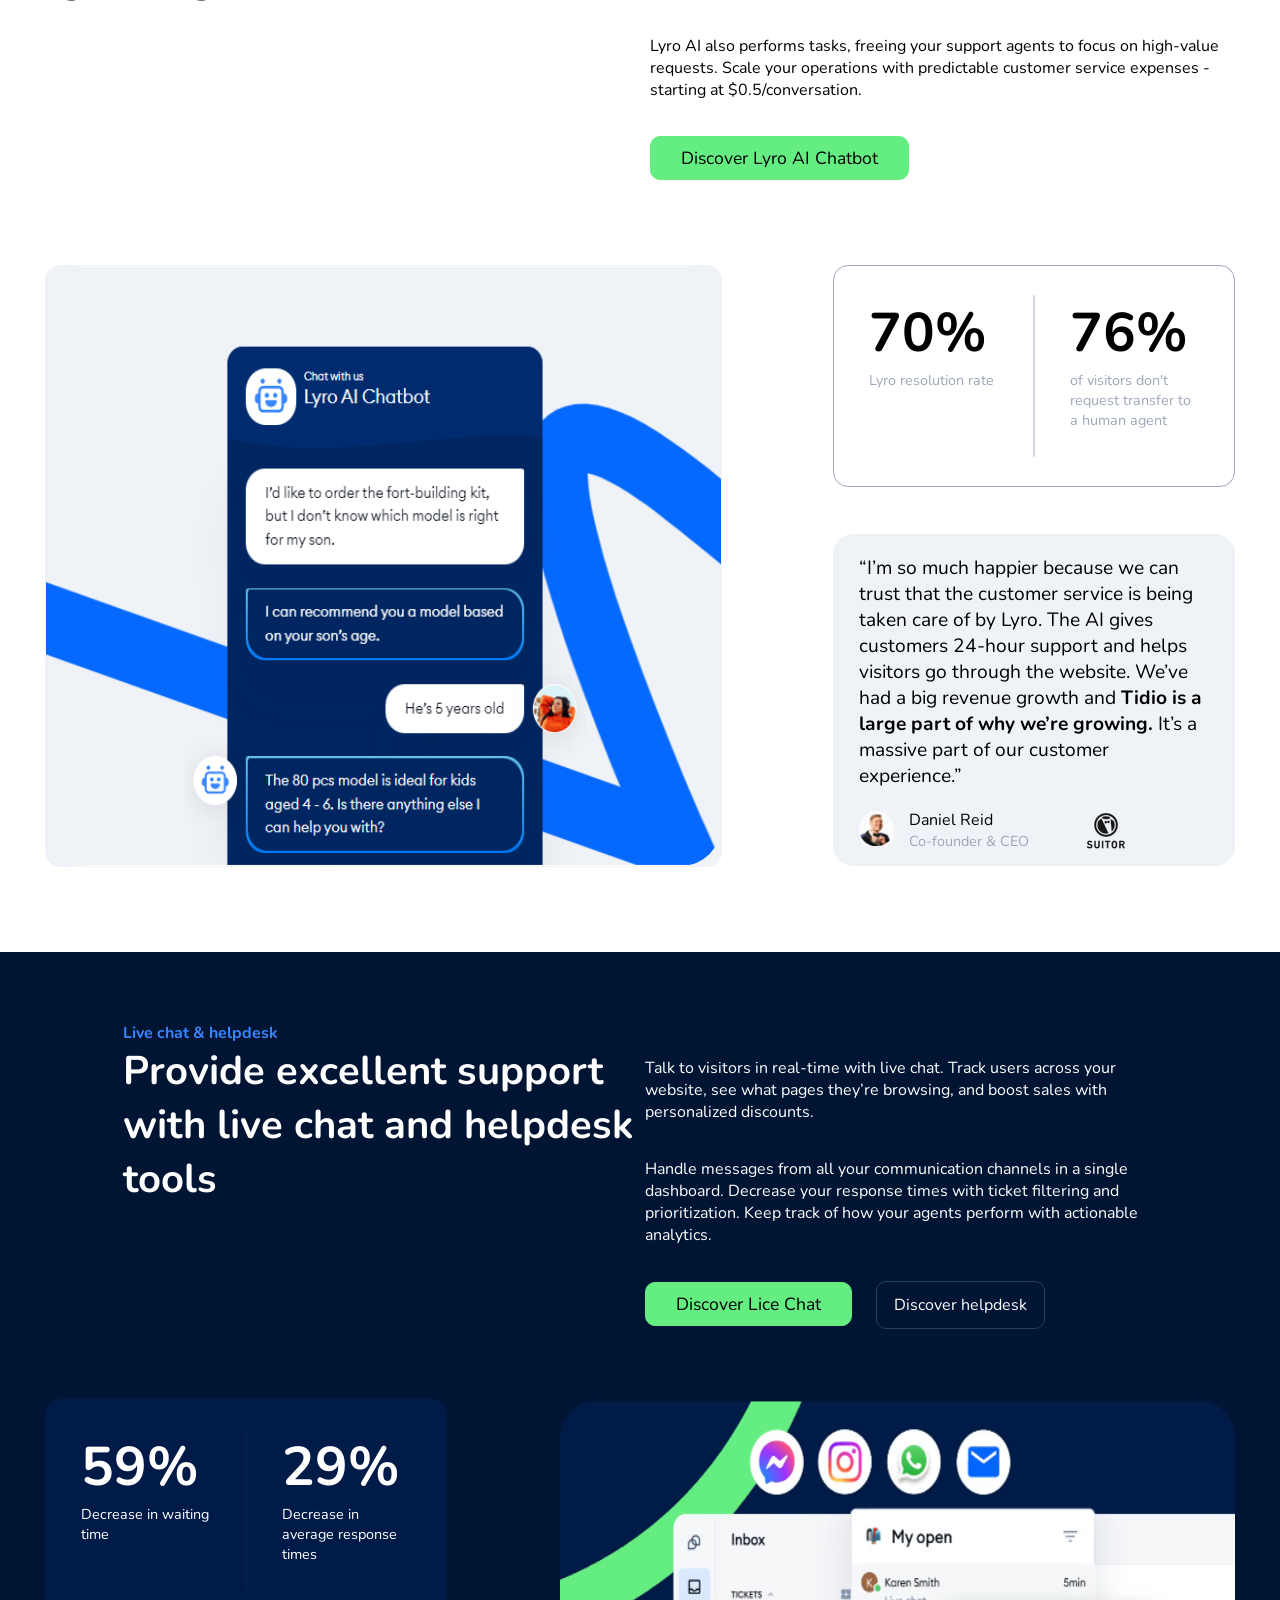
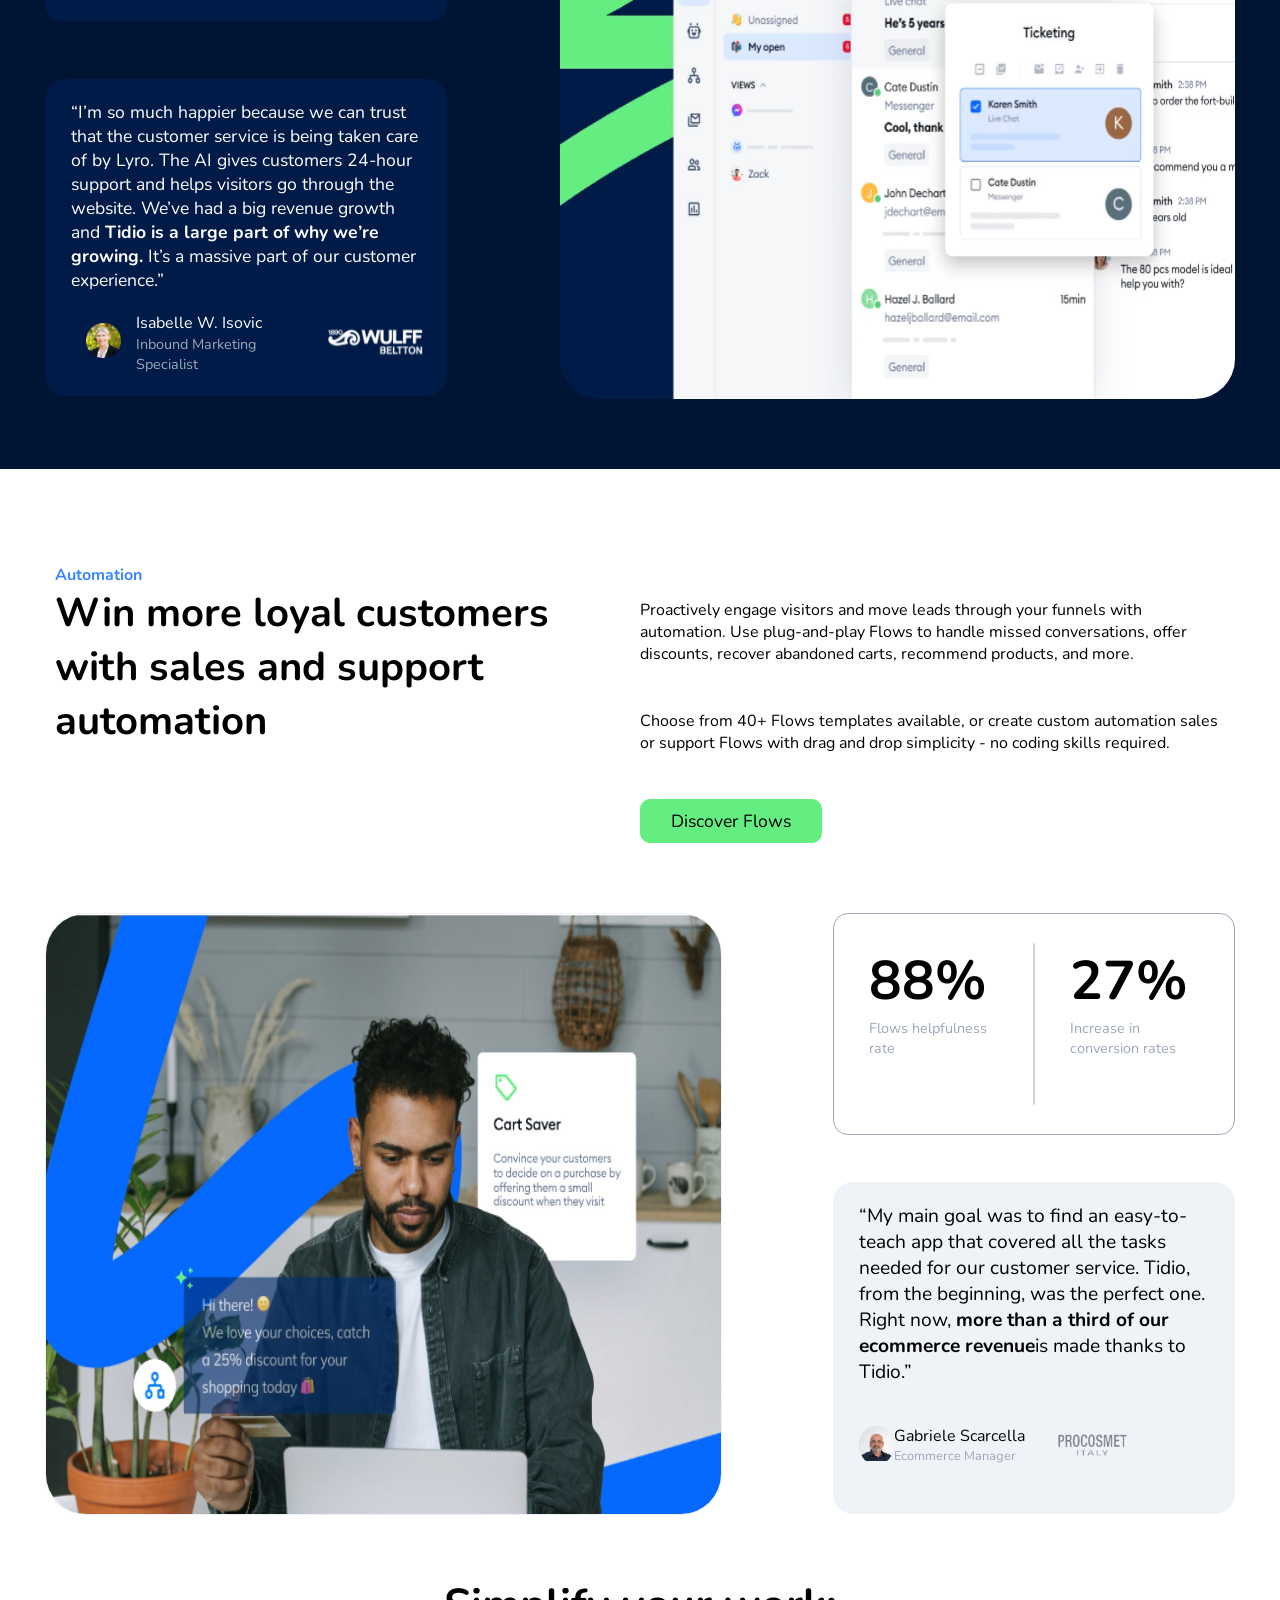
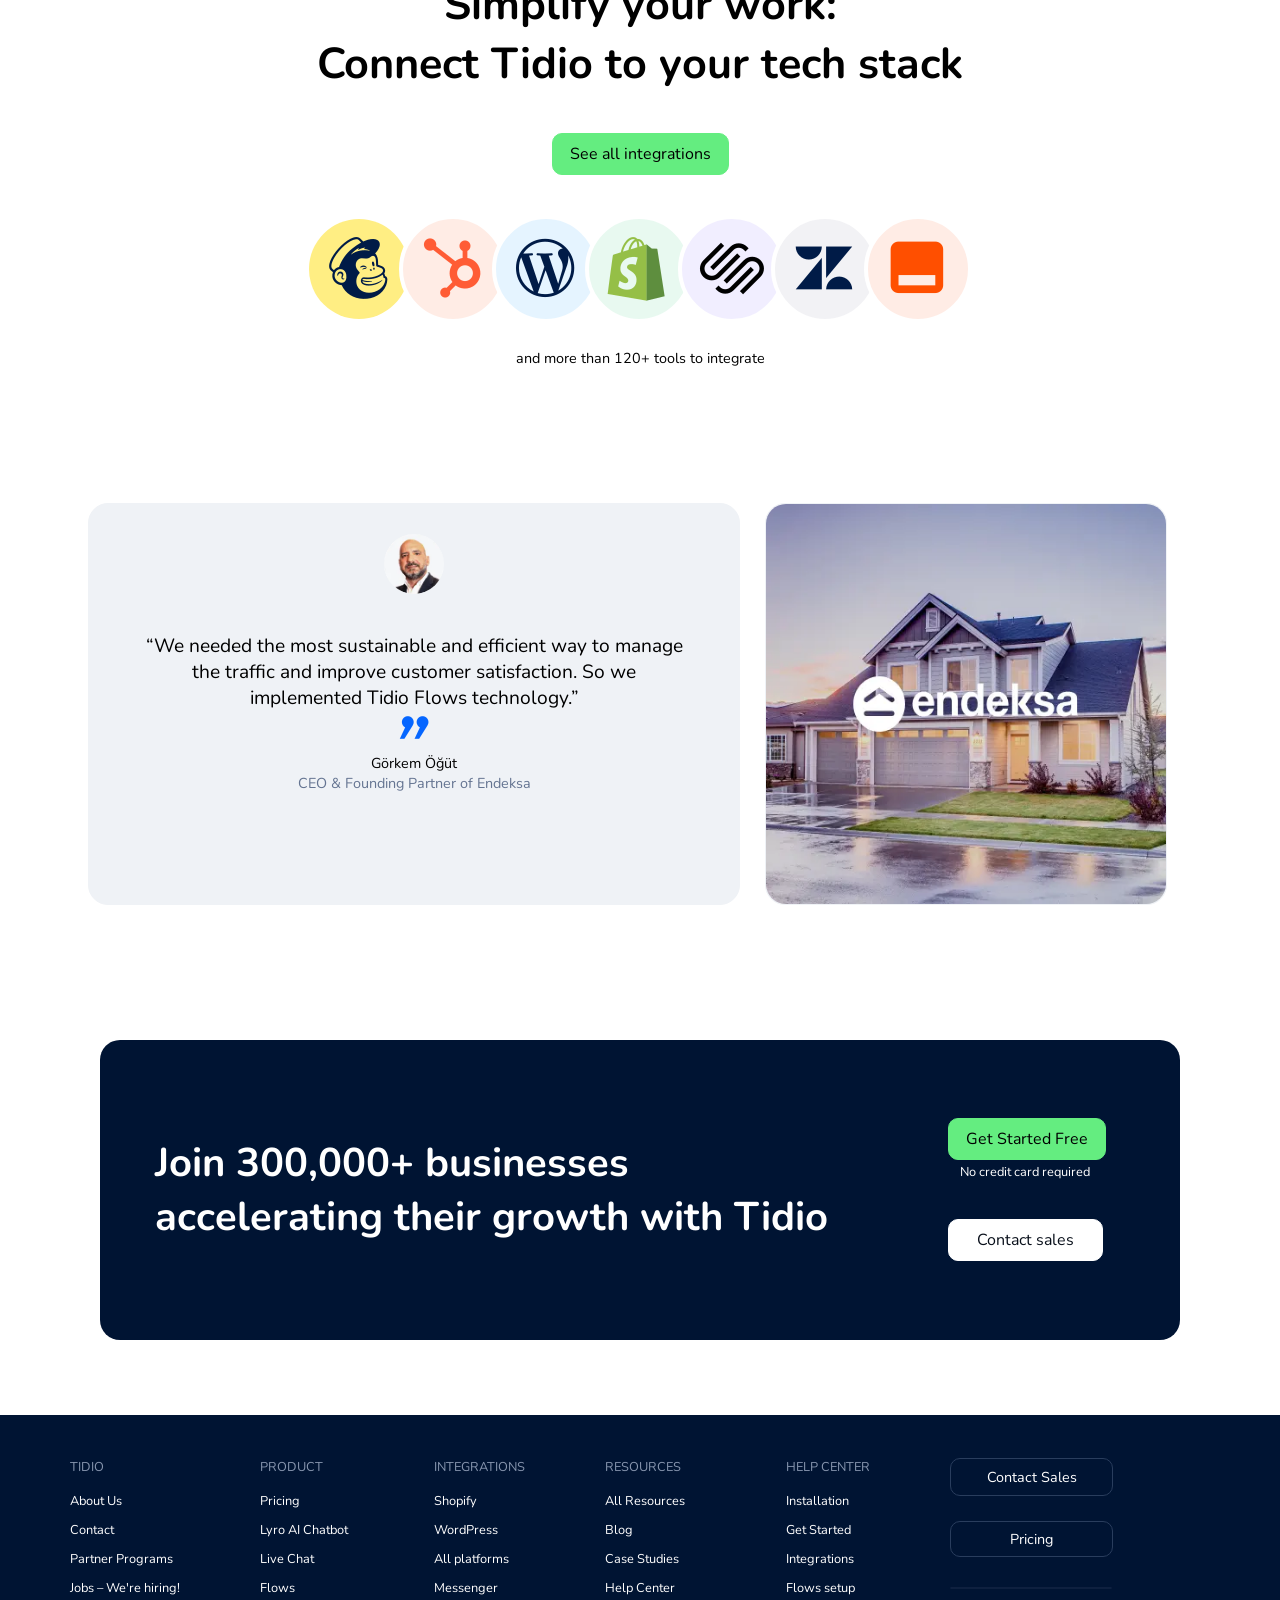
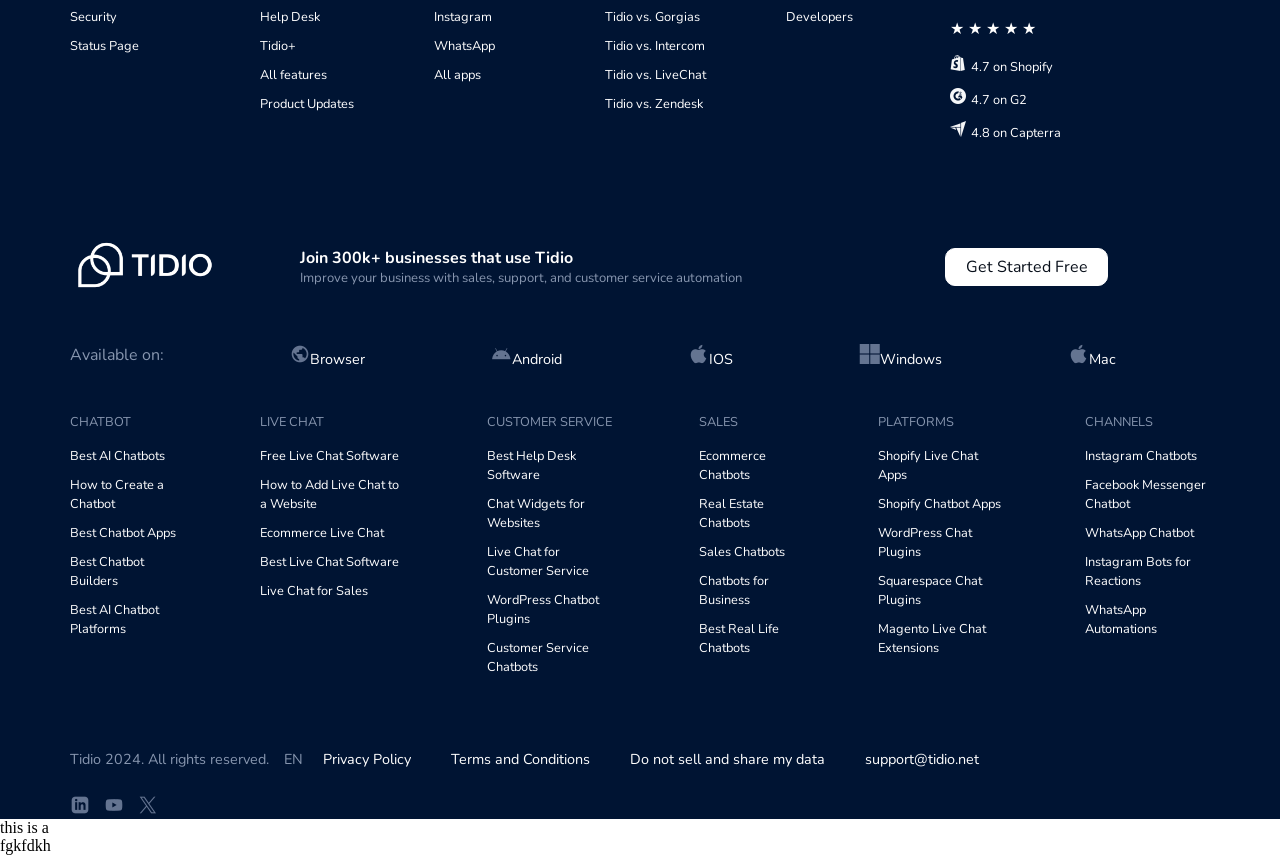
==== commit 33421bde: "diff check" ====
--- a/index.html
+++ b/index.html
@@ -510,6 +510,6 @@
     </footer>
 
     <div class="tidio"></div>
-    <div>this is a <div></div></div>
+    <div>this is a <div>fgkfdkh</div></div>
 </body>
 </html>
